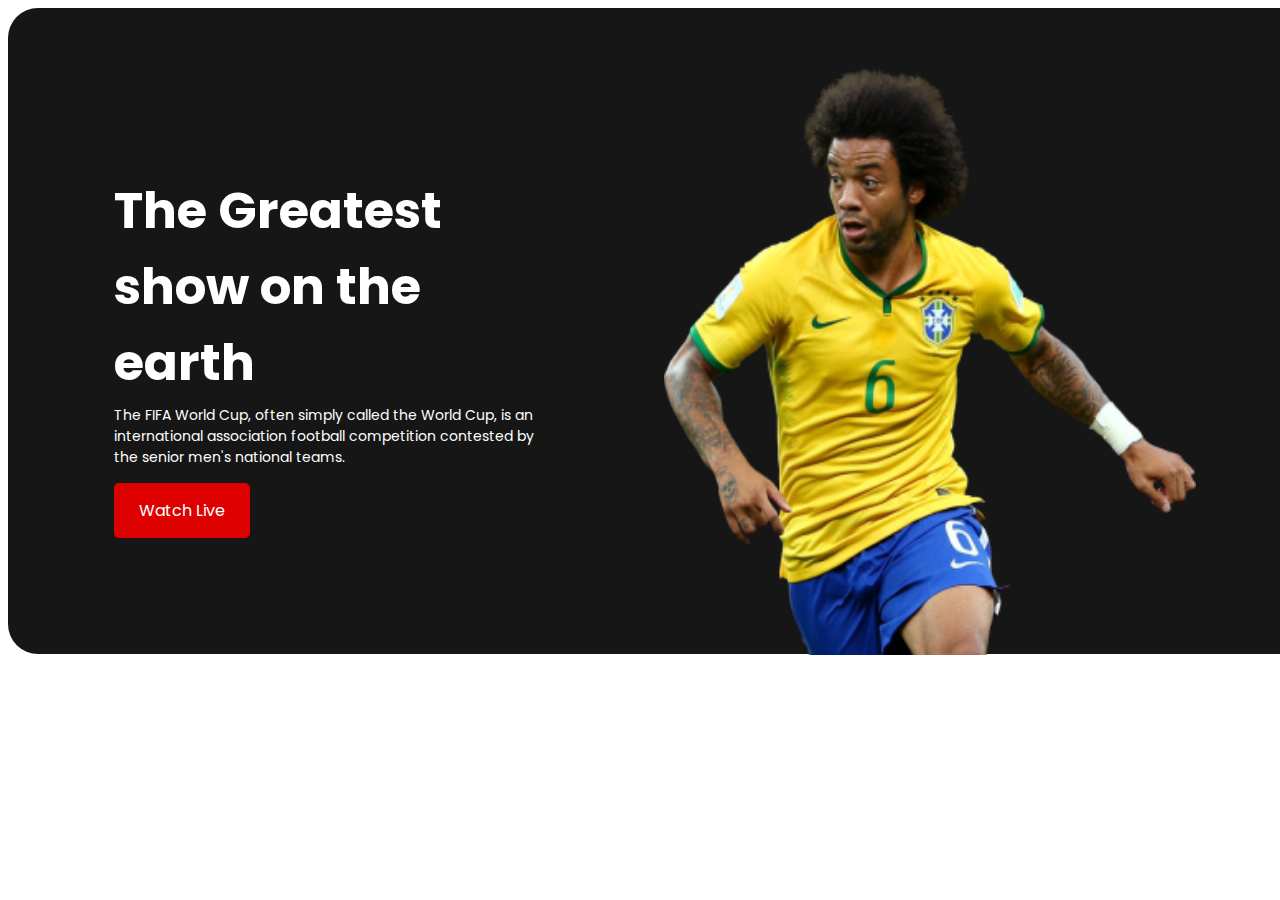
==== index.html @ 692a93a0 "Banner section" ====
<!DOCTYPE html>
<html lang="en">

<head>
    <meta charset="UTF-8">
    <meta http-equiv="X-UA-Compatible" content="IE=edge">
    <meta name="viewport" content="width=device-width, initial-scale=1.0">
    <!-- css link tag -->
    <link rel="stylesheet" href="style.css">
    <!-- font awesome tag -->
    <link rel="stylesheet" href="https://cdnjs.cloudflare.com/ajax/libs/font-awesome/6.1.2/css/all.min.css"
        integrity="sha512-1sCRPdkRXhBV2PBLUdRb4tMg1w2YPf37qatUFeS7zlBy7jJI8Lf4VHwWfZZfpXtYSLy85pkm9GaYVYMfw5BC1A=="
        crossorigin="anonymous" referrerpolicy="no-referrer" />
    <title>My World Cup Website</title>
</head>

<body>
    <section>
        <!-- banner section start -->
        <header>
            <div class="banner">
                <div class="banner-content">
                    <h1>The Greatest <br> show on the earth</h1>
                    <p>The FIFA World Cup, often simply called the World Cup, is an international association football
                        competition contested by the senior men's national teams.</p>
                    <a href="https://www.fifa.com/fifaplus/en/tournaments/mens/worldcup/qatar2022" target="_blank">Watch
                        Live <i class="fa-solid fa-arrow-right"></i></a> 
                </div>
                <div class="banner-img">
                    <img src="assets/Banner Image.png" alt="Banner Image">
                </div>
            </div>
        </header>
        <!-- banner section end -->
    </section>

</body>

</html>
---- style.css ----
/* fonts tag */
@import url('https://fonts.googleapis.com/css2?family=Poppins:wght@500&display=swap');

/* utilities tags */
body {
    font-family: 'Poppins', sans-serif;
}

/* banner section styles */
.banner {
    width: 1321px;
    height: 646px;
    background: #161616;
    margin: 0 auto;
    display: flex;
    align-items: center;
    color: #FFFFFF;
    border-radius: 30px;
}

.banner-content {
    padding: 106px;
    width: 40%;
}

.banner-content h1 {
    font-size: 50px;
    font-weight: 700;
}

.banner-content p {
    font-weight: 400;
    font-size: 14px;
    margin-bottom: 30px;
    margin-top: -30px;
}

.banner-content a {
    background-color: #DD0000;
    color: white;
    text-decoration: none;
    padding: 16px 25px;
    border-radius: 5px;
    animation-name: example;
    animation-duration: 4s;
}

/* css animation style */
@keyframes example {
    from {
        background-color: red;
    }

    to {
        background-color: #F8E03D;
        color: black;
    }
}

.banner-img {
    width: 60%;
}

.banner-img img {
    width: 80%;
    height: 590px;
    margin-top: 64px;
}




/* media queries */
@media screen and (max-width: 768px) {
    .banner {
        width: 100%;
        height: auto;
        flex-direction: column;
    }

    .banner-content {
        padding: 30px;
        width: 90%;
        text-align: center
    }
    .banner-img {
        width: 100%;
        text-align: center;

    }
    .banner-img img {
        width: 80%;
        margin-top: 30px;
    }
}
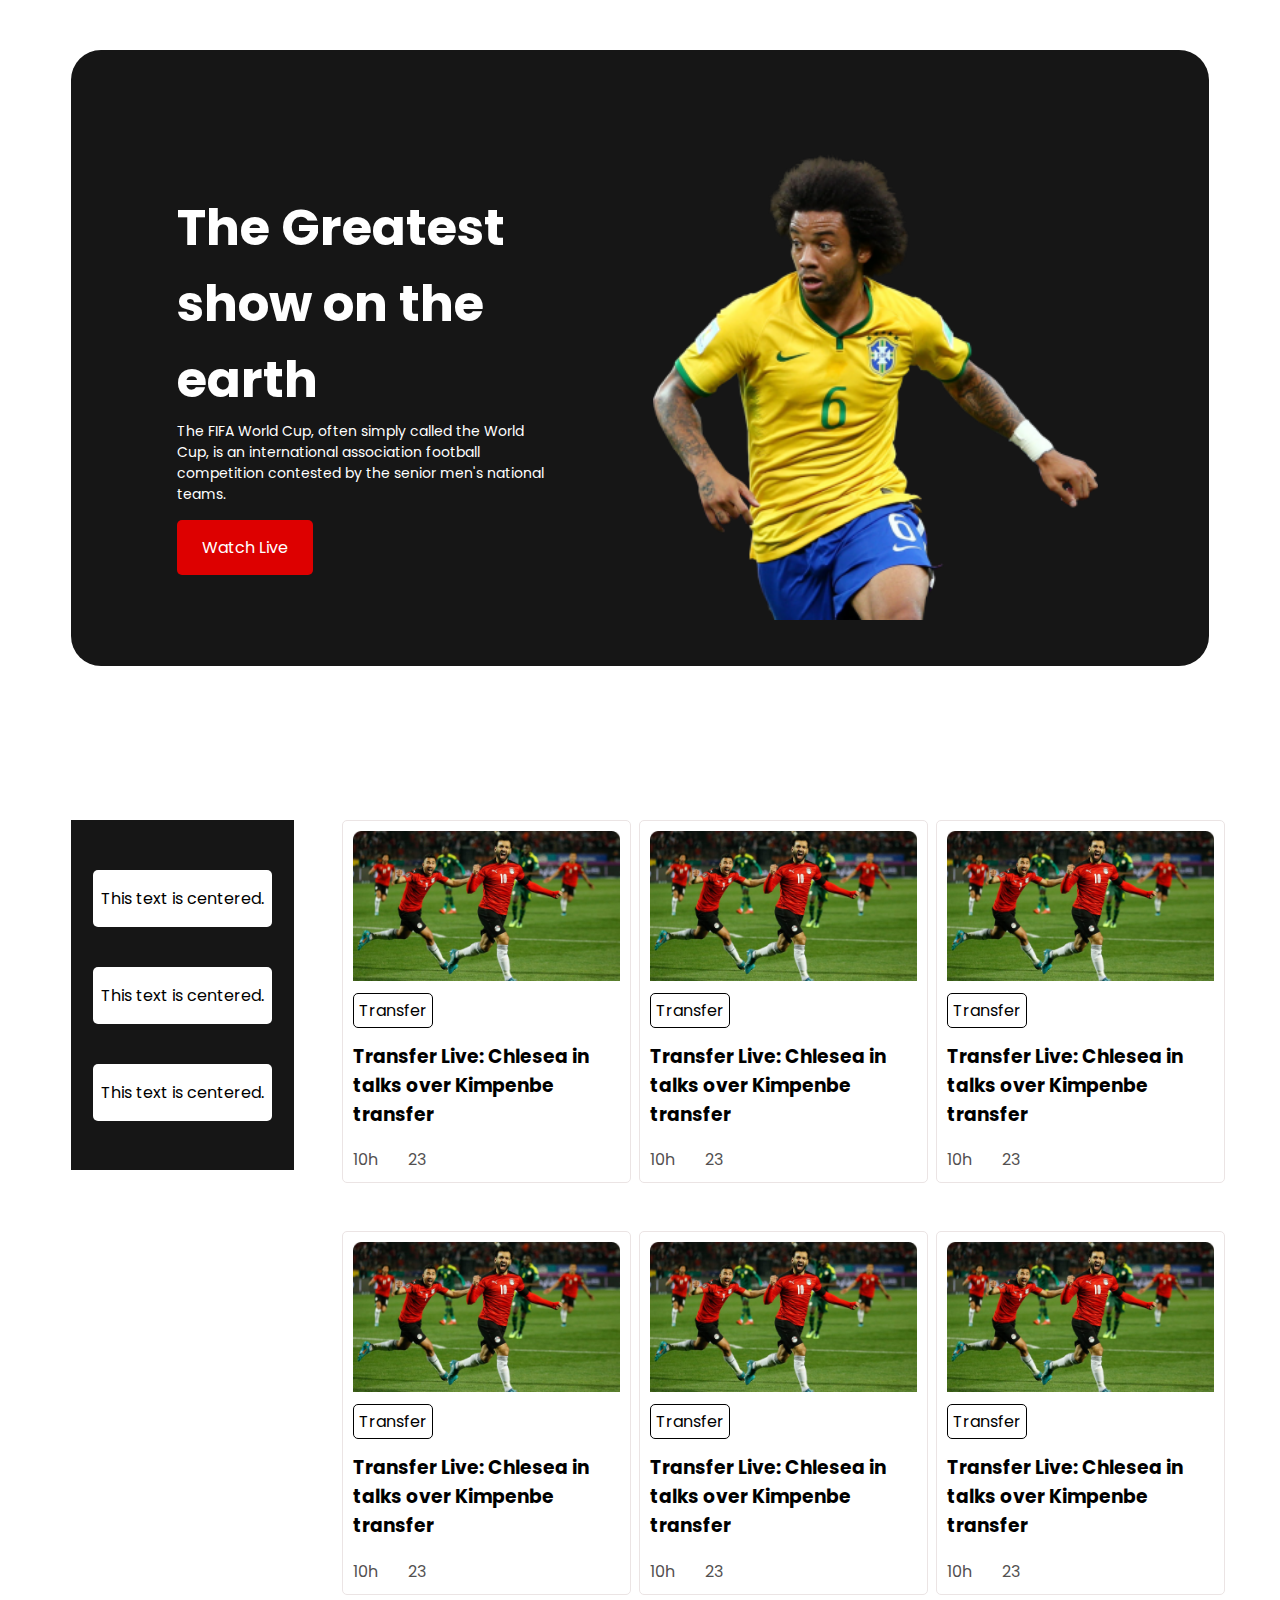
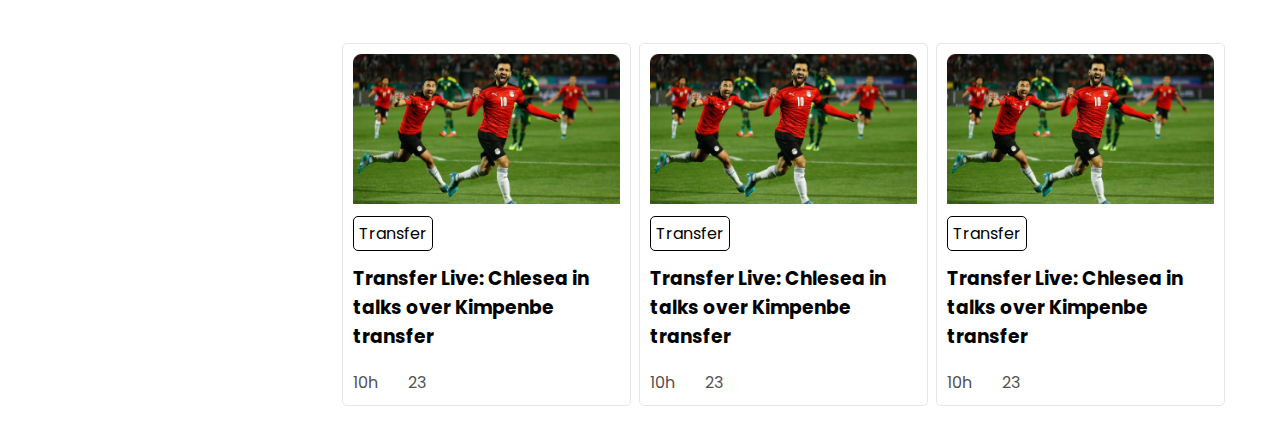
==== commit 75b4e478: "Blog" ====
--- a/index.html
+++ b/index.html
@@ -15,24 +15,143 @@
 </head>
 
 <body>
-    <section>
+    <section class="container">
         <!-- banner section start -->
-        <header>
-            <div class="banner">
-                <div class="banner-content">
-                    <h1>The Greatest <br> show on the earth</h1>
-                    <p>The FIFA World Cup, often simply called the World Cup, is an international association football
-                        competition contested by the senior men's national teams.</p>
-                    <a href="https://www.fifa.com/fifaplus/en/tournaments/mens/worldcup/qatar2022" target="_blank">Watch
-                        Live <i class="fa-solid fa-arrow-right"></i></a> 
+        <div class="banner">
+            <div class="banner-content">
+                <h1>The Greatest <br> show on the earth</h1>
+                <p>The FIFA World Cup, often simply called the World Cup, is an international association football
+                    competition contested by the senior men's national teams.</p>
+                <a href="https://www.fifa.com/fifaplus/en/tournaments/mens/worldcup/qatar2022" target="_blank">Watch
+                    Live <i class="fa-solid fa-arrow-right"></i></a>
+            </div>
+            <div class="banner-img">
+                <img src="assets/Banner Image.png" alt="Banner Image">
+            </div>
+        </div>
+        <!-- banner section end -->
+    </section>
+
+    <main class="container">
+        <!-- blog section start -->
+        <div class="blog">
+            <div class="blog-list">
+                <div class="center">
+                    <p>This text is centered.</p>
                 </div>
-                <div class="banner-img">
-                    <img src="assets/Banner Image.png" alt="Banner Image">
+                <div class="center">
+                    <p>This text is centered.</p>
+                </div>
+                <div class="center">
+                    <p>This text is centered.</p>
                 </div>
             </div>
-        </header>
-        <!-- banner section end -->
-    </section>
+            <div class="blog-container">
+                <div class="blog-content">
+                    <div class="blog-img">
+                        <img src="assets/Blog Image.png" alt=""> <br>
+                        <a href="http://#">Transfer</a>
+                        <h3>Transfer Live: Chlesea in talks over Kimpenbe transfer</h3>
+                        <div class="blog-icon">
+                            <div><i class="fa-solid fa-clock"></i> 10h</div>
+                            <div><i class="fa-solid fa-message"></i> 23</div>
+                        </div>
+                    </div>
+                </div>
+                <div class="blog-content">
+                    <div class="blog-img">
+                        <img src="assets/Blog Image.png" alt=""> <br>
+                        <a href="http://#">Transfer</a>
+                        <h3>Transfer Live: Chlesea in talks over Kimpenbe transfer</h3>
+                        <div class="blog-icon">
+                            <div><i class="fa-solid fa-clock"></i> 10h</div>
+                            <div><i class="fa-solid fa-message"></i> 23</div>
+                        </div>
+                    </div>
+                </div>
+                <div class="blog-content">
+                    <div class="blog-img">
+                        <img src="assets/Blog Image.png" alt=""> <br>
+                        <a href="http://#">Transfer</a>
+                        <h3>Transfer Live: Chlesea in talks over Kimpenbe transfer</h3>
+                        <div class="blog-icon">
+                            <div><i class="fa-solid fa-clock"></i> 10h</div>
+                            <div><i class="fa-solid fa-message"></i> 23</div>
+                        </div>
+                    </div>
+                </div>
+                <div class="blog-content">
+                    <div class="blog-img">
+                        <img src="assets/Blog Image.png" alt=""> <br>
+                        <a href="http://#">Transfer</a>
+                        <h3>Transfer Live: Chlesea in talks over Kimpenbe transfer</h3>
+                        <div class="blog-icon">
+                            <div><i class="fa-solid fa-clock"></i> 10h</div>
+                            <div><i class="fa-solid fa-message"></i> 23</div>
+                        </div>
+                    </div>
+                </div>
+                <div class="blog-content">
+                    <div class="blog-img">
+                        <img src="assets/Blog Image.png" alt=""> <br>
+                        <a href="http://#">Transfer</a>
+                        <h3>Transfer Live: Chlesea in talks over Kimpenbe transfer</h3>
+                        <div class="blog-icon">
+                            <div><i class="fa-solid fa-clock"></i> 10h</div>
+                            <div><i class="fa-solid fa-message"></i> 23</div>
+                        </div>
+                    </div>
+                </div>
+                <div class="blog-content">
+                    <div class="blog-img">
+                        <img src="assets/Blog Image.png" alt=""> <br>
+                        <a href="http://#">Transfer</a>
+                        <h3>Transfer Live: Chlesea in talks over Kimpenbe transfer</h3>
+                        <div class="blog-icon">
+                            <div><i class="fa-solid fa-clock"></i> 10h</div>
+                            <div><i class="fa-solid fa-message"></i> 23</div>
+                        </div>
+                    </div>
+                </div>
+                <div class="blog-content">
+                    <div class="blog-img">
+                        <img src="assets/Blog Image.png" alt=""> <br>
+                        <a href="http://#">Transfer</a>
+                        <h3>Transfer Live: Chlesea in talks over Kimpenbe transfer</h3>
+                        <div class="blog-icon">
+                            <div><i class="fa-solid fa-clock"></i> 10h</div>
+                            <div><i class="fa-solid fa-message"></i> 23</div>
+                        </div>
+                    </div>
+                </div>
+                <div class="blog-content">
+                    <div class="blog-img">
+                        <img src="assets/Blog Image.png" alt=""> <br>
+                        <a href="http://#">Transfer</a>
+                        <h3>Transfer Live: Chlesea in talks over Kimpenbe transfer</h3>
+                        <div class="blog-icon">
+                            <div><i class="fa-solid fa-clock"></i> 10h</div>
+                            <div><i class="fa-solid fa-message"></i> 23</div>
+                        </div>
+                    </div>
+                </div>
+                <div class="blog-content">
+                    <div class="blog-img">
+                        <img src="assets/Blog Image.png" alt=""> <br>
+                        <a href="http://#">Transfer</a>
+                        <h3>Transfer Live: Chlesea in talks over Kimpenbe transfer</h3>
+                        <div class="blog-icon">
+                            <div><i class="fa-solid fa-clock"></i> 10h</div>
+                            <div><i class="fa-solid fa-message"></i> 23</div>
+                        </div>
+                    </div>
+                </div>
+            </div>
+        </div>
+        
+        <!-- blog section end -->
+
+    </main>
 
 </body>
 
--- a/style.css
+++ b/style.css
@@ -6,12 +6,15 @@
     font-family: 'Poppins', sans-serif;
 }
 
+.container {
+    width: 90%;
+    margin: 0 auto;
+}
+
 /* banner section styles */
 .banner {
-    width: 1321px;
-    height: 646px;
+    margin-top: 50px;
     background: #161616;
-    margin: 0 auto;
     display: flex;
     align-items: center;
     color: #FFFFFF;
@@ -63,12 +66,71 @@
 
 .banner-img img {
     width: 80%;
-    height: 590px;
     margin-top: 64px;
 }
 
+/* blog section style */
+.blog {
+    margin-top: 130px;
+    display: flex;
+}
 
+.blog-list {
+    width: 20%;
+    height: 350px;
+    background: #161616;
+    display: flex;
+    flex-direction: column;
+    align-items: center;
+    justify-content: center;
+    margin-top: 24px;
+}
 
+.center {
+    text-align: center;
+    width: 80%;
+    margin: 20px;
+    background-color: white;
+    border-radius: 5px;
+}
+
+.blog-container {
+    width: 80%;
+    margin-left: 24px;
+    display: grid;
+    grid-template-columns: repeat(3, 1fr);
+}
+
+.blog-content {
+    width: 90%;
+    margin: 24px;
+    border: 1px solid #ebe4e4;
+    padding: 10px;
+    border-radius: 5px;
+}
+
+.blog-img a {
+    width: 100px;
+    height: 32px;
+    text-decoration: none;
+    color: black;
+    background-color: white;
+    border: 1px solid black;
+    padding: 5px;
+    border-radius: 5px;
+}
+
+.blog-img img {
+    width: 100%;
+    margin-bottom: 10px;
+}
+.blog-icon{
+    display: flex;
+    color: #535050;
+}
+.blog-icon div{
+    margin-right: 30px;
+}
 
 /* media queries */
 @media screen and (max-width: 768px) {
@@ -83,13 +145,38 @@
         width: 90%;
         text-align: center
     }
+
     .banner-img {
         width: 100%;
         text-align: center;
 
     }
+
     .banner-img img {
         width: 80%;
         margin-top: 30px;
     }
+
+    .blog {
+        flex-direction: column;
+        margin-top: 0px;
+    }
+
+    .blog-list {
+        width: 100%;
+        margin-top: 10%;
+    }
+
+    .blog-container {
+        width: 100%;
+        display: grid;
+        grid-template-columns: repeat(1, 1fr);
+    }
+    .blog-content{
+        margin: 0px;
+        margin-bottom: 30px;
+        margin-top: 30px;
+        padding: 0px;
+    }
+    
 }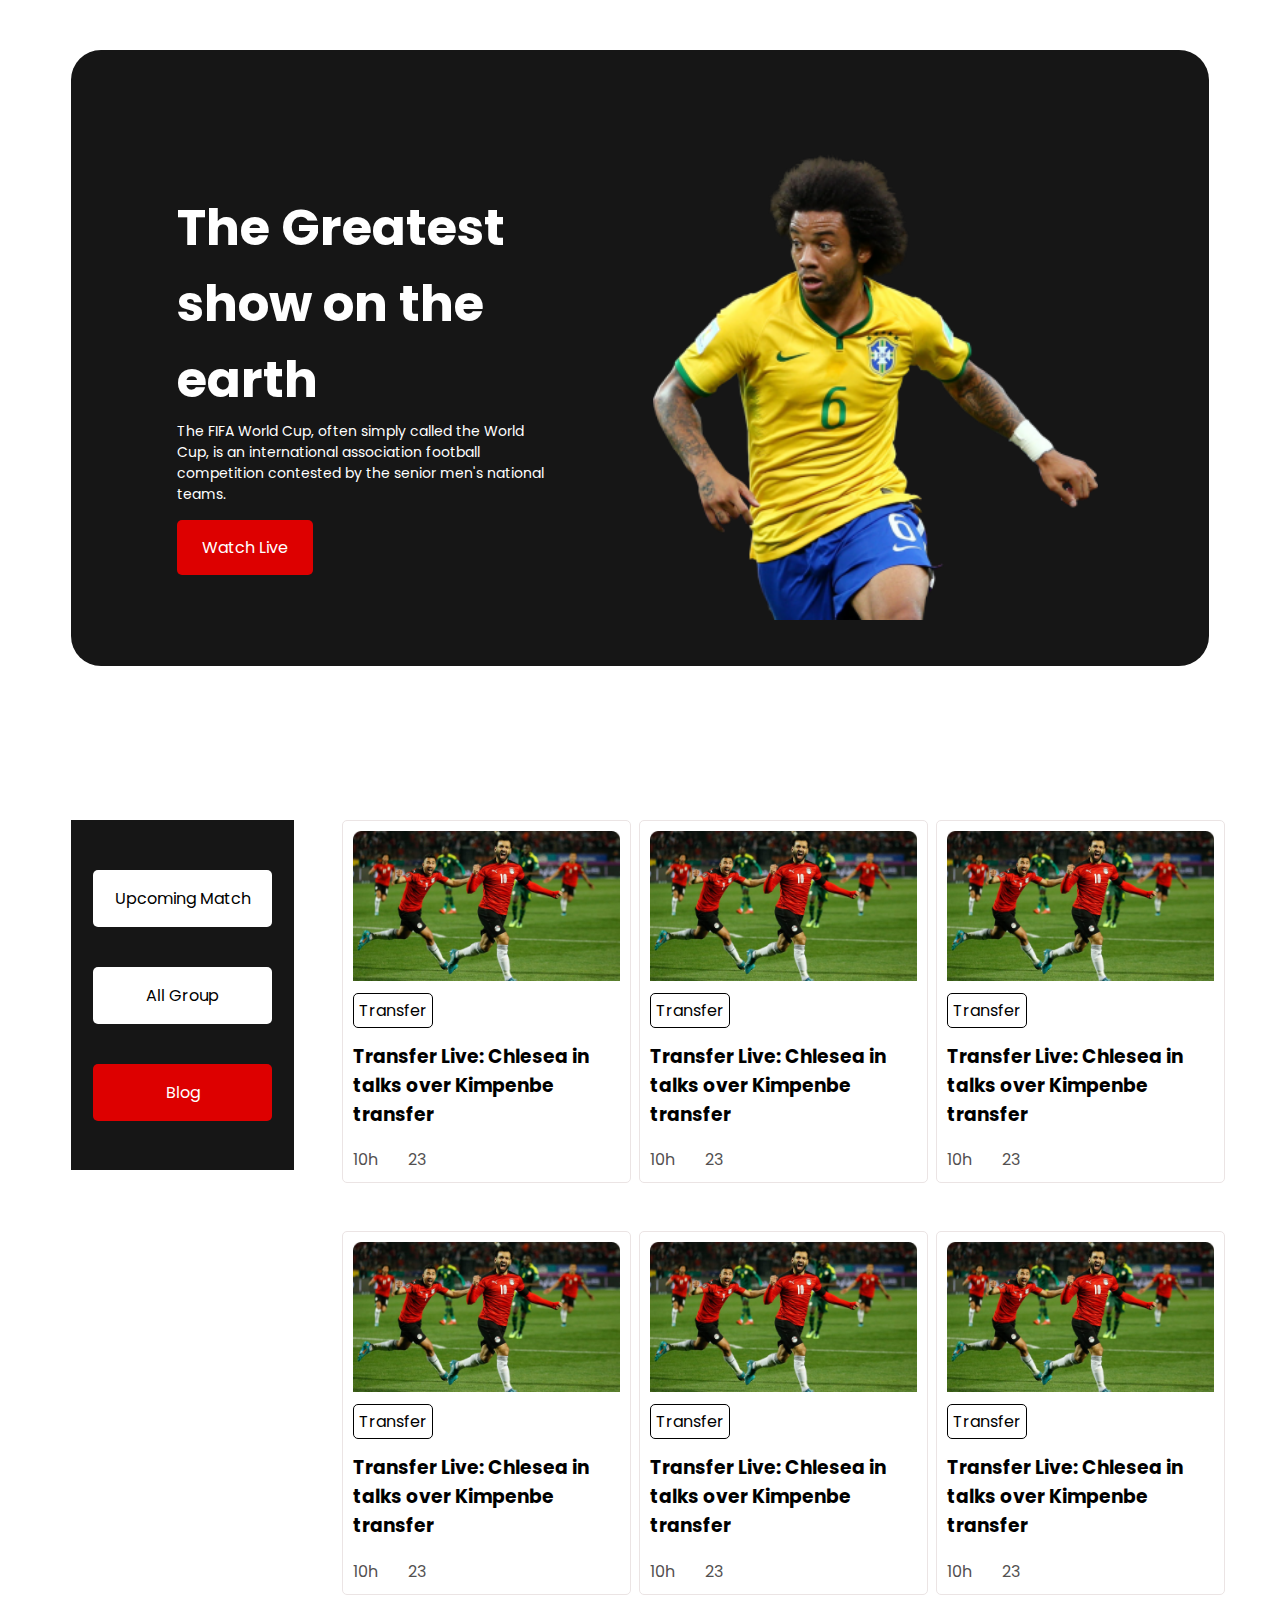
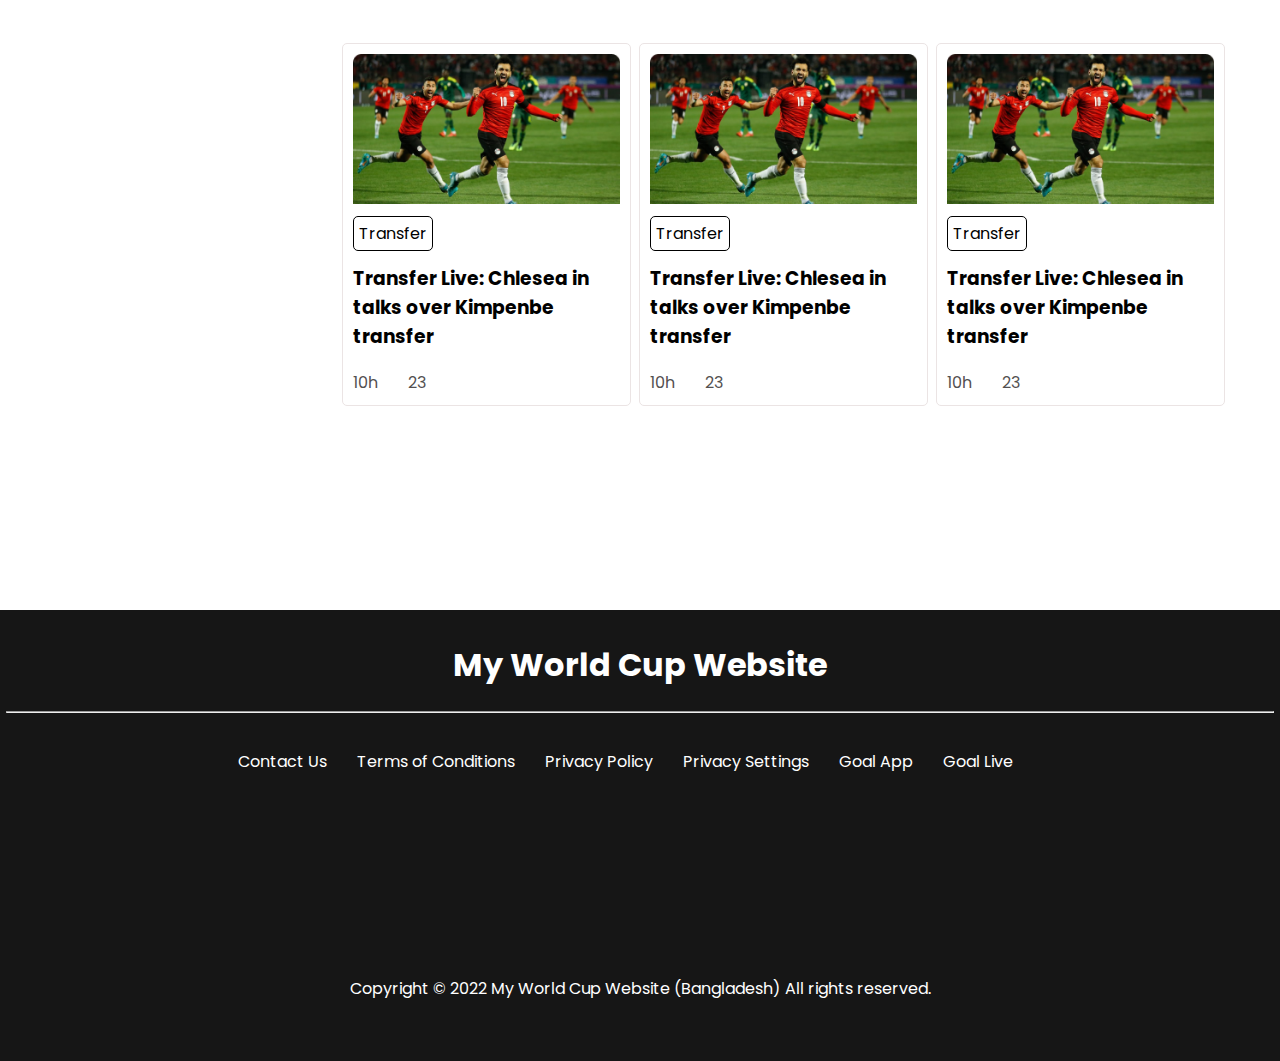
==== commit 80ed8597: "Footer" ====
--- a/index.html
+++ b/index.html
@@ -37,13 +37,13 @@
         <div class="blog">
             <div class="blog-list">
                 <div class="center">
-                    <p>This text is centered.</p>
+                    <p>Upcoming Match</p>
                 </div>
                 <div class="center">
-                    <p>This text is centered.</p>
+                    <p>All Group</p>
                 </div>
-                <div class="center">
-                    <p>This text is centered.</p>
+                <div class="center" id="special-blog">
+                    <p>Blog</p>
                 </div>
             </div>
             <div class="blog-container">
@@ -150,8 +150,31 @@
         </div>
         
         <!-- blog section end -->
+    </main>
 
-    </main>
+    <!-- footer section start -->
+    <footer>
+        <div class="footer-container">
+            <h1>My World Cup Website</h1>
+            <hr>
+            <ul>
+                <li>Contact Us</li>
+                <li>Terms of Conditions</li>
+                <li>Privacy Policy</li>
+                <li>Privacy Settings</li>
+                <li>Goal App</li>
+                <li>Goal Live</li>
+            </ul>
+            <div>
+                <a href="https://www.goal.com/en-in/live-scores" target="_blank"><i class="fa-brands fa-facebook"></i></a>
+                <a href="https://www.goal.com/en-in/live-scores" target="_blank"><i class="fa-brands fa-skype"></i></a>
+                <a href="https://www.goal.com/en-in/live-scores" target="_blank"><i class="fa-brands fa-square-instagram"></i></a>      
+            </div>
+
+            <p>Copyright © 2022 My World Cup Website (Bangladesh) All rights reserved. </p>
+        </div>
+    </footer>
+    <!-- footer section end -->
 
 </body>
 
--- a/style.css
+++ b/style.css
@@ -93,7 +93,10 @@
     background-color: white;
     border-radius: 5px;
 }
-
+#special-blog{
+    background-color: #DD0000;
+    color: white;
+}
 .blog-container {
     width: 80%;
     margin-left: 24px;
@@ -132,6 +135,37 @@
     margin-right: 30px;
 }
 
+/* footer section style */
+footer{
+    background: #161616;
+    margin: -12px;
+    text-align: center;
+    padding: 10px;
+    color: white;
+    margin-top: 180px;
+}
+.footer-container ul{
+    display: flex;
+    justify-content: center;
+    align-items: center;
+    padding: 20px;
+}
+.footer-container ul li{
+    list-style-type: none;
+    margin-right: 30px;
+}
+.footer-container div{
+    padding: 30px;
+}
+.footer-container div i{
+    font-size: 50px;
+    margin-right: 30px;
+    color: white;
+}
+footer p{
+    margin-top: 30px;
+    margin-bottom: 50px;
+}
 /* media queries */
 @media screen and (max-width: 768px) {
     .banner {
@@ -178,5 +212,12 @@
         margin-top: 30px;
         padding: 0px;
     }
+    .footer-container ul{
+       flex-direction: column;
+    }
+    .footer-container ul li{
+        margin-right: 0px;
+        margin-top: 10px;
+    }
     
 }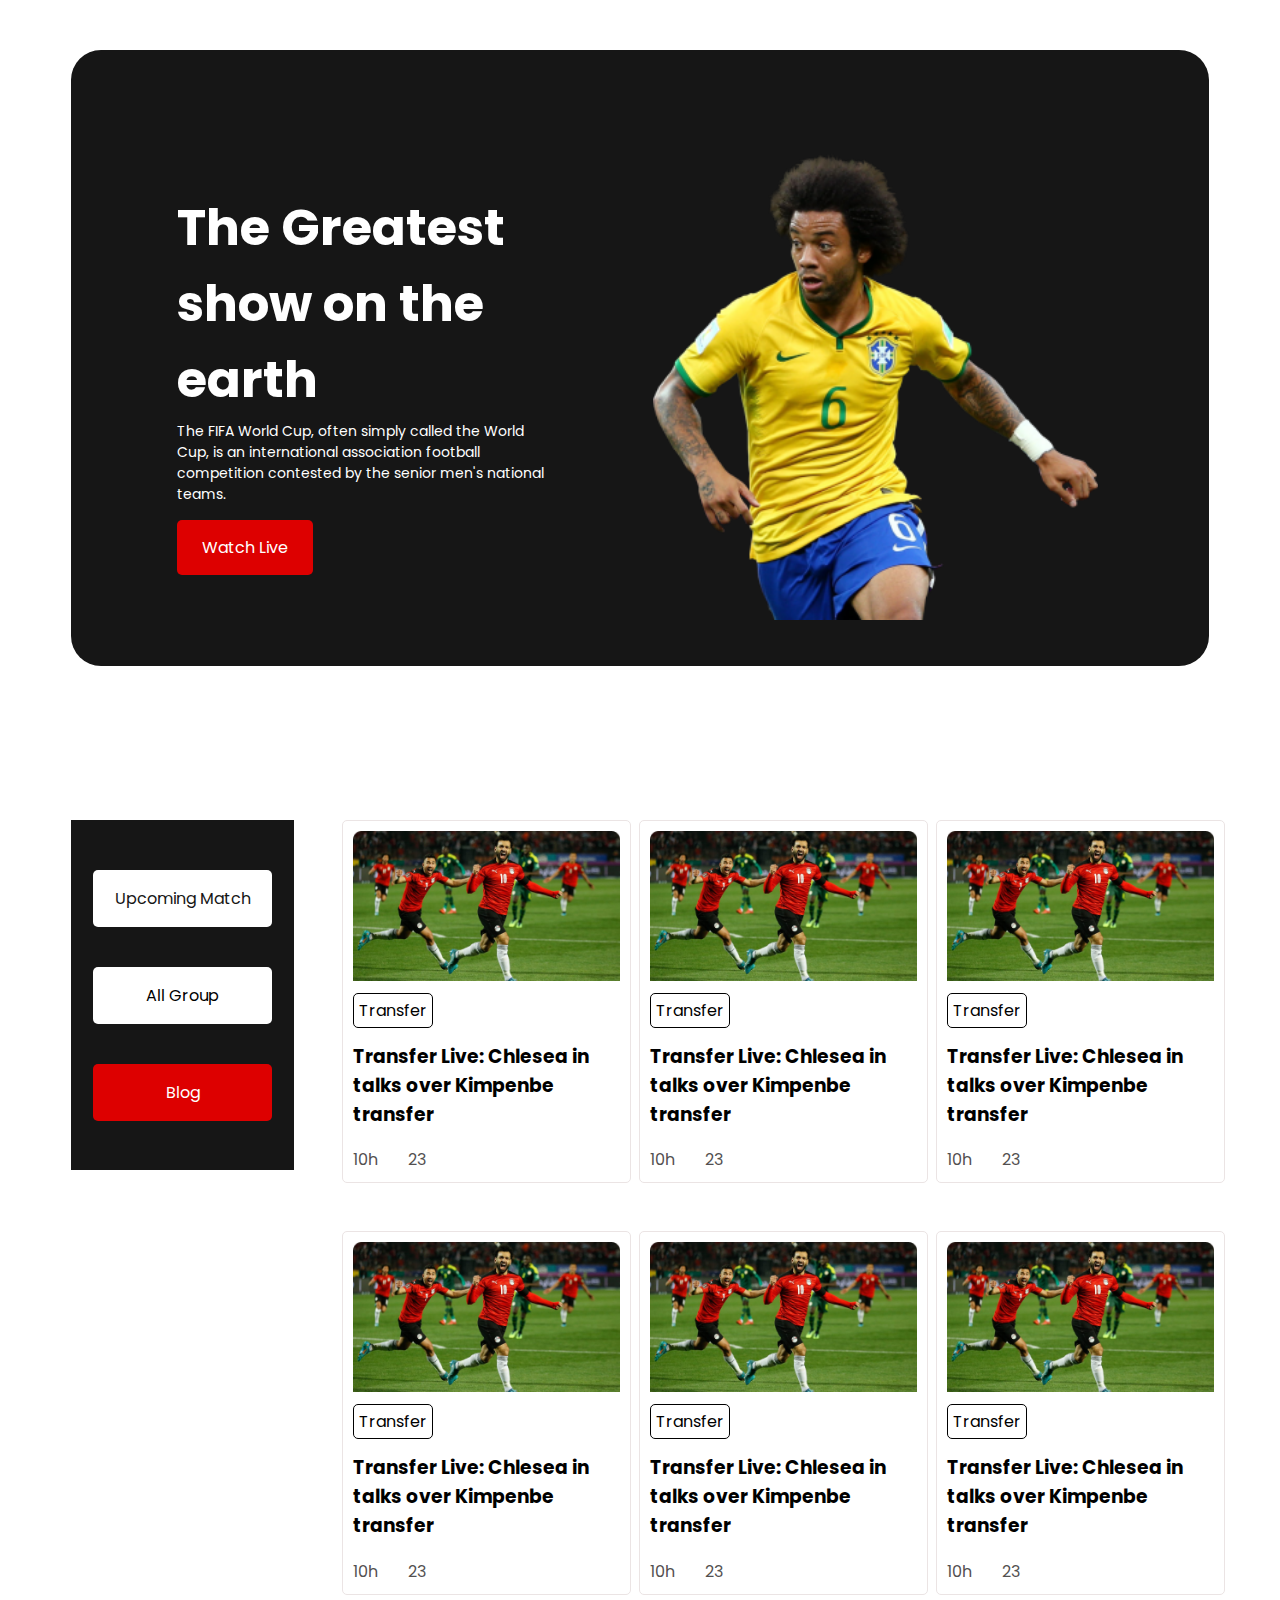
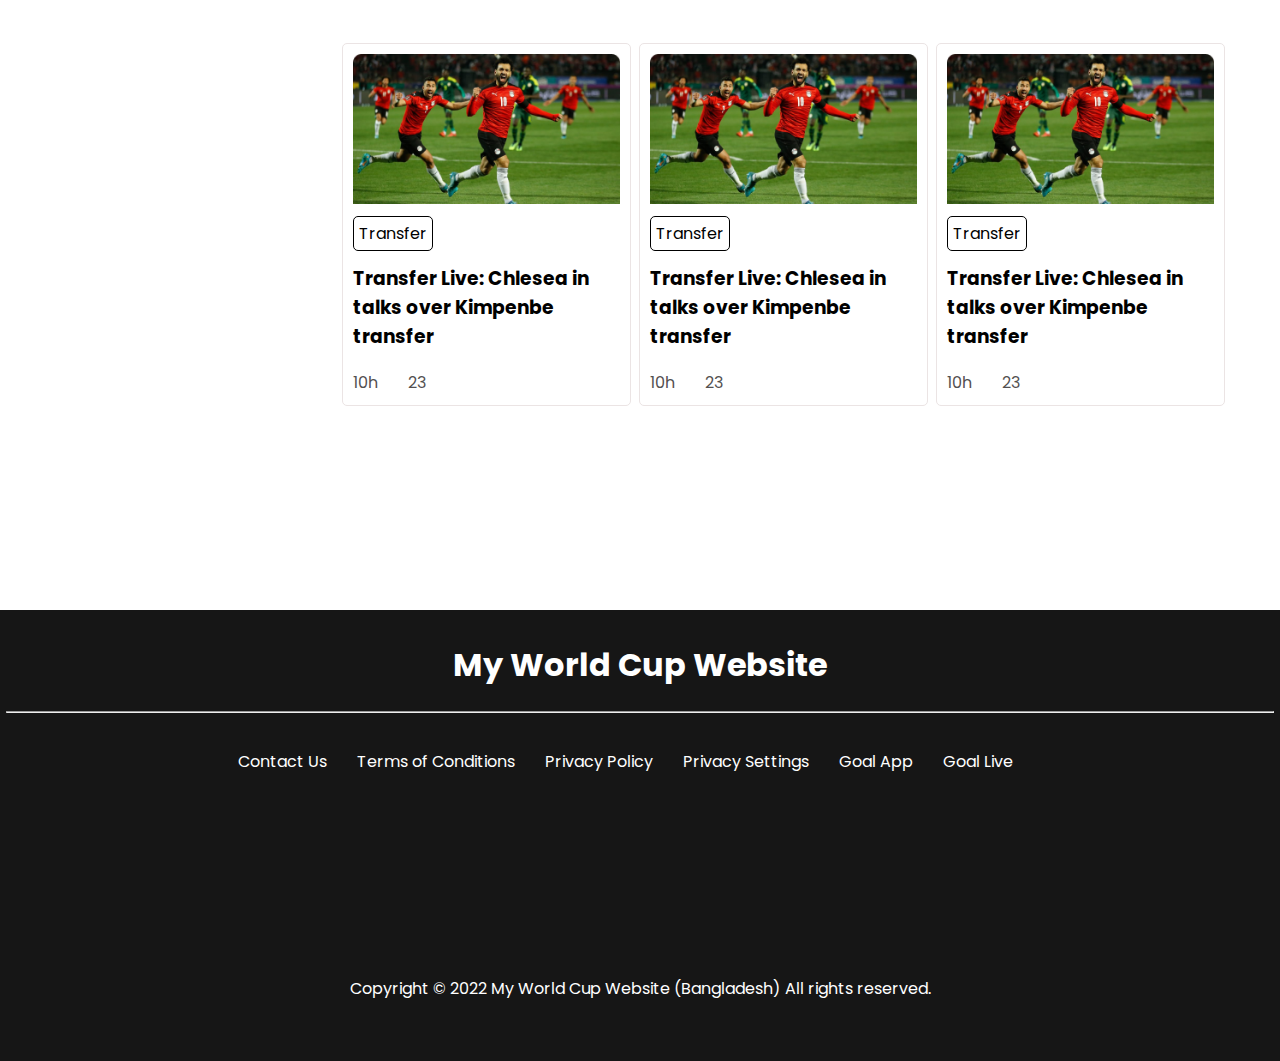
==== commit b8746db6: "upcoming match" ====
--- a/index.html
+++ b/index.html
@@ -37,7 +37,7 @@
         <div class="blog">
             <div class="blog-list">
                 <div class="center">
-                    <p>Upcoming Match</p>
+                  <a href="upcoming-match.html" target="_blank"> <p>Upcoming Match</p></a> 
                 </div>
                 <div class="center">
                     <p>All Group</p>
@@ -148,9 +148,16 @@
                 </div>
             </div>
         </div>
-        
+
         <!-- blog section end -->
     </main>
+
+    <!-- view button start -->
+    <div class="view"> 
+        <a href="http://#">View All</a>
+    </div>
+    <!-- view button end -->
+
 
     <!-- footer section start -->
     <footer>
@@ -166,9 +173,11 @@
                 <li>Goal Live</li>
             </ul>
             <div>
-                <a href="https://www.goal.com/en-in/live-scores" target="_blank"><i class="fa-brands fa-facebook"></i></a>
+                <a href="https://www.goal.com/en-in/live-scores" target="_blank"><i
+                        class="fa-brands fa-facebook"></i></a>
                 <a href="https://www.goal.com/en-in/live-scores" target="_blank"><i class="fa-brands fa-skype"></i></a>
-                <a href="https://www.goal.com/en-in/live-scores" target="_blank"><i class="fa-brands fa-square-instagram"></i></a>      
+                <a href="https://www.goal.com/en-in/live-scores" target="_blank"><i
+                        class="fa-brands fa-square-instagram"></i></a>
             </div>
 
             <p>Copyright © 2022 My World Cup Website (Bangladesh) All rights reserved. </p>
--- a/style.css
+++ b/style.css
@@ -92,19 +92,26 @@
     margin: 20px;
     background-color: white;
     border-radius: 5px;
-}
-#special-blog{
+    cursor: pointer;
+}
+.center a{
+    text-decoration: none;
+    color: #161616;
+}
+
+#special-blog {
     background-color: #DD0000;
     color: white;
 }
-.blog-container {
+
+.blog-container,.flag-container{
     width: 80%;
     margin-left: 24px;
     display: grid;
     grid-template-columns: repeat(3, 1fr);
 }
 
-.blog-content {
+.blog-content,.flag-content {
     width: 90%;
     margin: 24px;
     border: 1px solid #ebe4e4;
@@ -127,45 +134,77 @@
     width: 100%;
     margin-bottom: 10px;
 }
-.blog-icon{
+
+.blog-icon {
     display: flex;
     color: #535050;
 }
-.blog-icon div{
+
+.blog-icon div {
     margin-right: 30px;
 }
 
+/* .flag container style  */
+.flag-img{
+    display: flex;
+    align-items: center;
+    flex-direction: column;
+}
+
+/* view all button style */
+.view{
+    width: 131px;
+    height: 47px;
+    margin: 0 auto;
+    margin-top: 80px;
+    display: none;
+}
+.view a{
+    text-decoration: none;
+    background-color: #DD0000;
+    padding: 20px;
+    color: white;
+    border-radius: 5px;
+}
+
 /* footer section style */
-footer{
+footer {
     background: #161616;
     margin: -12px;
     text-align: center;
     padding: 10px;
     color: white;
     margin-top: 180px;
-}
-.footer-container ul{
+    
+}
+
+.footer-container ul {
     display: flex;
     justify-content: center;
     align-items: center;
     padding: 20px;
 }
-.footer-container ul li{
+
+.footer-container ul li {
     list-style-type: none;
     margin-right: 30px;
 }
-.footer-container div{
+
+.footer-container div {
     padding: 30px;
 }
-.footer-container div i{
+
+.footer-container div i {
     font-size: 50px;
     margin-right: 30px;
     color: white;
 }
-footer p{
+
+footer p {
     margin-top: 30px;
     margin-bottom: 50px;
 }
+
 /* media queries */
 @media screen and (max-width: 768px) {
     .banner {
@@ -201,10 +240,17 @@
         margin-top: 10%;
     }
 
-    .blog-container {
+    .blog-container,.flag-container {
         width: 100%;
         display: grid;
         grid-template-columns: repeat(1, 1fr);
+    }
+    .flag-container{
+        margin-left: 0px;
+    }
+    .flag-content {
+        padding: 10px;
+        width: 80%;
     }
     .blog-content{
         margin: 0px;
@@ -212,12 +258,20 @@
         margin-top: 30px;
         padding: 0px;
     }
-    .footer-container ul{
-       flex-direction: column;
-    }
-    .footer-container ul li{
+    .view{
+        display: block;
+    }
+    .footer-container ul {
+        flex-direction: column;
+    }
+    .footer-container ul li {
         margin-right: 0px;
         margin-top: 10px;
     }
-    
+
+}
+@media screen and (max-width: 420px) {
+    .view{
+        display: none;
+    }
 }